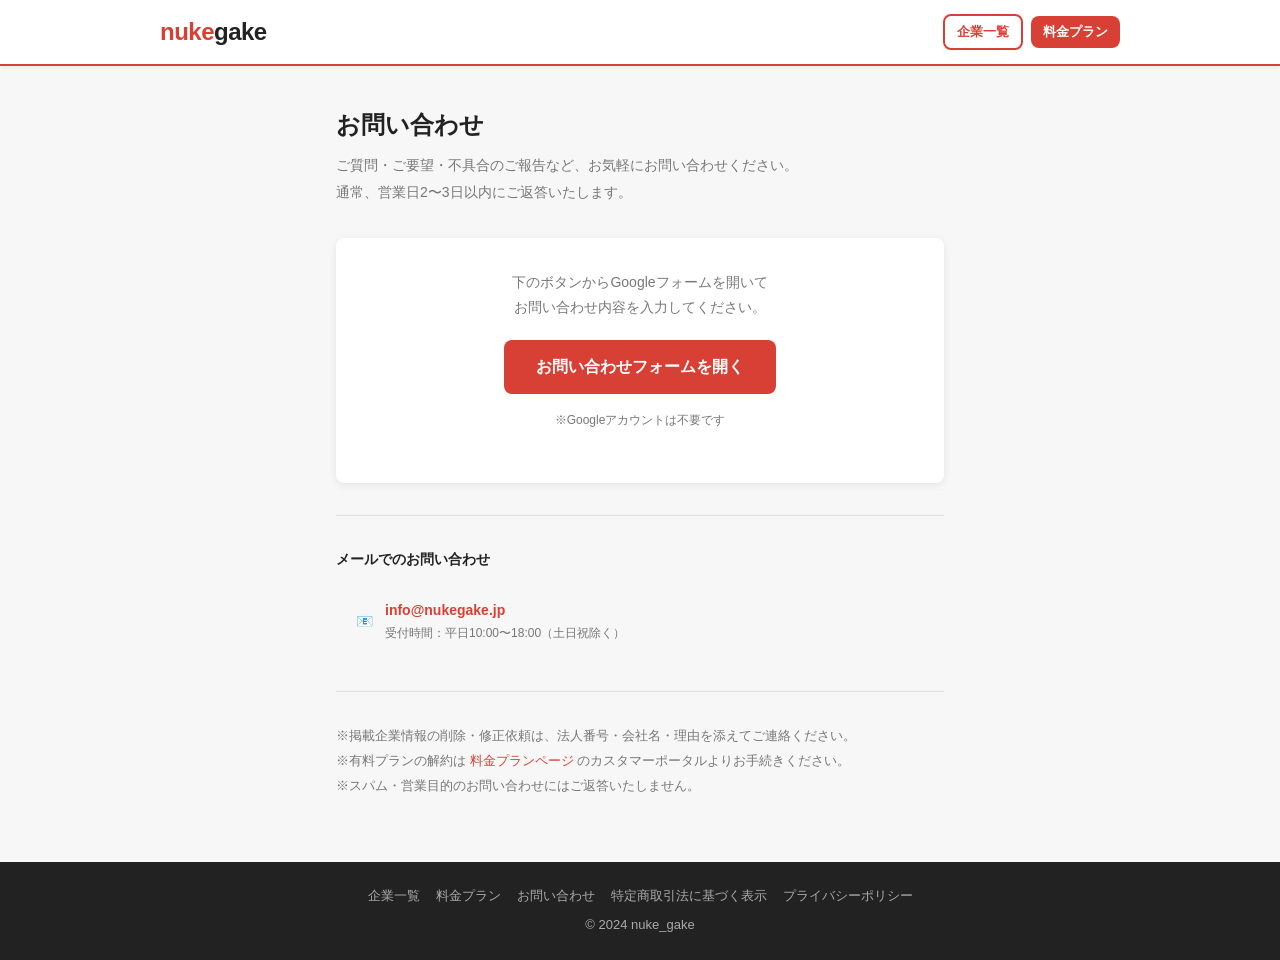
==== docs/contact.html @ 22d67ca9 "feat: AdSense審査対応ページ追加・ブランドカラー統一 - privacy.html: プライバシーポリシー（AdSense・Cookie記載） - tokushoho.html: 特定商取" ====
<!DOCTYPE html>
<html lang="ja">
<head>
  <meta charset="UTF-8">
  <meta name="viewport" content="width=device-width, initial-scale=1.0">
  <title>お問い合わせ - nukegake</title>
  <meta name="description" content="nukegakeへのお問い合わせページ。ご質問・ご意見はこちらからどうぞ。">
  <!-- Google AdSense -->
  <!-- ADSENSE_CODE_PLACEHOLDER -->
  <link rel="stylesheet" href="css/style.css">
  <style>
    .contact-body { max-width: 640px; margin: 0 auto; padding: 40px 16px 64px; }
    .contact-body h1 { font-size: 24px; font-weight: 900; margin-bottom: 8px; }
    .contact-body .lead { font-size: 14px; color: var(--muted); margin-bottom: 32px; line-height: 1.9; }
    .contact-card {
      background: var(--white);
      border-radius: var(--radius);
      box-shadow: var(--shadow);
      padding: 32px;
      text-align: center;
      margin-bottom: 24px;
    }
    .contact-card p { font-size: 14px; color: var(--muted); margin-bottom: 20px; line-height: 1.8; }
    .btn-form {
      display: inline-block;
      background: var(--primary);
      color: #fff;
      font-weight: 700;
      font-size: 16px;
      padding: 14px 32px;
      border-radius: var(--radius);
      text-decoration: none;
      transition: background .15s;
    }
    .btn-form:hover { background: #b52a20; text-decoration: none; }
    .contact-note { font-size: 13px; color: var(--muted); line-height: 1.9; }
    .contact-note a { color: var(--primary); }
    .contact-divider { border: none; border-top: 1px solid var(--border); margin: 32px 0; }
    .contact-mail { display: flex; align-items: center; gap: 12px; background: #F7F7F7; border-radius: var(--radius); padding: 16px 20px; font-size: 14px; }
    .contact-mail a { color: var(--primary); font-weight: 700; }
  </style>
</head>
<body>

<header class="header">
  <div class="header-inner">
    <a href="index.html" class="logo">nuke<span>gake</span></a>
    <nav class="header-nav">
      <a href="index.html" class="btn btn-sm btn-outline">企業一覧</a>
      <a href="pricing.html" class="btn btn-sm btn-primary">料金プラン</a>
    </nav>
  </div>
</header>

<main class="contact-body">
  <h1>お問い合わせ</h1>
  <p class="lead">
    ご質問・ご要望・不具合のご報告など、お気軽にお問い合わせください。<br>
    通常、営業日2〜3日以内にご返答いたします。
  </p>

  <div class="contact-card">
    <p>
      下のボタンからGoogleフォームを開いて<br>
      お問い合わせ内容を入力してください。
    </p>
    <!-- Googleフォームを作成後、hrefをフォームのURLに変更する -->
    <a href="https://forms.gle/XXXXXXXXXXXXXXXXX" target="_blank" rel="noopener" class="btn-form">
      お問い合わせフォームを開く
    </a>
    <p style="margin-top:16px;font-size:12px;color:var(--muted)">
      ※Googleアカウントは不要です
    </p>
  </div>

  <hr class="contact-divider">

  <p style="font-size:14px;font-weight:700;margin-bottom:12px">メールでのお問い合わせ</p>
  <div class="contact-mail">
    <span>📧</span>
    <div>
      <a href="mailto:info@nukegake.jp">info@nukegake.jp</a><br>
      <span style="font-size:12px;color:var(--muted)">受付時間：平日10:00〜18:00（土日祝除く）</span>
    </div>
  </div>

  <hr class="contact-divider">

  <p class="contact-note">
    ※掲載企業情報の削除・修正依頼は、法人番号・会社名・理由を添えてご連絡ください。<br>
    ※有料プランの解約は <a href="pricing.html">料金プランページ</a> のカスタマーポータルよりお手続きください。<br>
    ※スパム・営業目的のお問い合わせにはご返答いたしません。
  </p>
</main>

<footer class="footer">
  <div class="footer-links">
    <a href="index.html">企業一覧</a>
    <a href="pricing.html">料金プラン</a>
    <a href="contact.html">お問い合わせ</a>
    <a href="tokushoho.html">特定商取引法に基づく表示</a>
    <a href="privacy.html">プライバシーポリシー</a>
  </div>
  <p>&copy; 2024 nuke_gake</p>
</footer>

</body>
</html>
---- docs/css/style.css ----
/* ============================================================
   nukegake - スマホファーストデザイン
   ============================================================ */

*, *::before, *::after { box-sizing: border-box; margin: 0; padding: 0; }

:root {
  --primary:   #D94035;
  --primary-d: #B52A20;
  --bg:        #F7F7F7;
  --white:     #FFFFFF;
  --text:      #222222;
  --muted:     #777777;
  --border:    #E0E0E0;
  --radius:    8px;
  --shadow:    0 2px 8px rgba(0,0,0,.08);
}

body {
  font-family: 'Hiragino Sans', 'Noto Sans JP', sans-serif;
  background: var(--bg);
  color: var(--text);
  font-size: 15px;
  line-height: 1.6;
}

a { color: var(--primary); text-decoration: none; }
a:hover { text-decoration: underline; }

/* ============================================================
   ヘッダー
   ============================================================ */
.header {
  background: var(--white);
  border-bottom: 2px solid var(--primary);
  padding: 0 16px;
  position: sticky;
  top: 0;
  z-index: 100;
  box-shadow: 0 2px 4px rgba(0,0,0,.06);
}

.header-inner {
  max-width: 960px;
  margin: 0 auto;
  display: flex;
  align-items: center;
  gap: 16px;
  height: 56px;
}

.logo {
  font-size: 20px;
  font-weight: 900;
  color: var(--primary);
  letter-spacing: -0.5px;
  text-decoration: none;
}

.logo span { color: var(--text); }

.header-nav { margin-left: auto; display: flex; align-items: center; gap: 8px; }

#user-info { font-size: 13px; color: var(--muted); max-width: 120px; overflow: hidden; text-overflow: ellipsis; white-space: nowrap; }

/* ============================================================
   ボタン
   ============================================================ */
.btn {
  display: inline-block;
  padding: 8px 18px;
  border-radius: var(--radius);
  border: none;
  cursor: pointer;
  font-size: 14px;
  font-weight: 700;
  transition: background .15s, transform .1s;
}
.btn:active { transform: scale(.97); }
.btn-primary { background: var(--primary); color: #fff; }
.btn-primary:hover { background: var(--primary-d); }
.btn-outline { background: transparent; border: 2px solid var(--primary); color: var(--primary); }
.btn-outline:hover { background: var(--primary); color: #fff; }
.btn-sm { padding: 6px 12px; font-size: 13px; }
.btn-google { background: #4285F4; color: #fff; display: flex; align-items: center; gap: 6px; }
.btn-google::before { content: 'G'; font-weight: 900; }

/* ============================================================
   ヒーロー（index.htmlのみ）
   ============================================================ */
.hero {
  background: linear-gradient(135deg, #222 0%, #444 100%);
  color: #fff;
  padding: 48px 16px;
  text-align: center;
}

.hero-catch {
  font-size: 28px;
  font-weight: 900;
  line-height: 1.3;
  margin-bottom: 8px;
}

.hero-catch em { color: var(--primary); font-style: normal; }

.hero-sub { font-size: 14px; opacity: .8; margin-bottom: 24px; }

.hero-cta { display: flex; gap: 12px; justify-content: center; flex-wrap: wrap; }

/* ============================================================
   コンテンツエリア
   ============================================================ */
.container {
  max-width: 960px;
  margin: 0 auto;
  padding: 0 16px;
}

/* ============================================================
   フィルター
   ============================================================ */
.filter-bar {
  background: var(--white);
  border-radius: var(--radius);
  box-shadow: var(--shadow);
  padding: 16px;
  margin: 16px 0;
}

.filter-row {
  display: flex;
  gap: 8px;
  flex-wrap: wrap;
  align-items: flex-end;
}

.filter-group { display: flex; flex-direction: column; gap: 4px; flex: 1; min-width: 140px; }
.filter-group label { font-size: 12px; color: var(--muted); font-weight: 600; }

select {
  padding: 8px 12px;
  border: 1px solid var(--border);
  border-radius: var(--radius);
  font-size: 14px;
  background: var(--white);
  width: 100%;
  appearance: auto;
}

select:focus { outline: 2px solid var(--primary); border-color: transparent; }

/* ============================================================
   結果ヘッダー
   ============================================================ */
.result-header {
  display: flex;
  align-items: center;
  gap: 8px;
  padding: 8px 0 4px;
}

.result-count { font-size: 14px; color: var(--muted); }
.result-count strong { color: var(--text); font-size: 18px; }

/* ============================================================
   無料プラン制限メッセージ
   ============================================================ */
.free-limit-msg {
  background: #FFF3E0;
  border: 1px solid #FFB74D;
  border-radius: var(--radius);
  padding: 12px 16px;
  margin: 12px 0;
  font-size: 14px;
  display: none;
}

.free-limit-msg strong { color: #E65100; }
.free-limit-msg a { color: var(--primary); font-weight: 700; }

/* ============================================================
   企業カード
   ============================================================ */
.company-list {
  display: flex;
  flex-direction: column;
  gap: 12px;
  padding-bottom: 24px;
}

.company-card {
  background: var(--white);
  border-radius: var(--radius);
  box-shadow: var(--shadow);
  padding: 16px;
  transition: box-shadow .15s;
}

.company-card:hover { box-shadow: 0 4px 16px rgba(0,0,0,.12); }

.company-header {
  display: flex;
  align-items: flex-start;
  justify-content: space-between;
  gap: 8px;
  margin-bottom: 4px;
}

.company-name {
  font-size: 17px;
  font-weight: 700;
  line-height: 1.4;
  flex: 1;
}

.company-furigana {
  font-size: 12px;
  color: var(--muted);
  margin-bottom: 8px;
}

.company-address {
  font-size: 13px;
  color: var(--muted);
  margin-bottom: 10px;
}

.company-footer {
  display: flex;
  align-items: center;
  gap: 12px;
  flex-wrap: wrap;
  border-top: 1px solid var(--border);
  padding-top: 10px;
}

.company-phone {
  font-size: 15px;
  font-weight: 700;
  color: var(--primary);
}

.company-url { font-size: 13px; }
.company-kind { font-size: 12px; color: var(--muted); margin-left: auto; }
.no-data { font-size: 12px; color: var(--border); }

.industry-tag {
  background: #FEE8E8;
  color: var(--primary);
  font-size: 11px;
  font-weight: 700;
  padding: 2px 8px;
  border-radius: 20px;
  white-space: nowrap;
}

/* ============================================================
   ローディング・エラー
   ============================================================ */
.loading, .no-results, .error {
  text-align: center;
  padding: 48px 16px;
  color: var(--muted);
}

.error { color: #c62828; }

/* ============================================================
   ページネーション
   ============================================================ */
.pagination {
  display: flex;
  justify-content: center;
  gap: 6px;
  padding: 16px 0 32px;
  flex-wrap: wrap;
}

.page-btn {
  width: 36px;
  height: 36px;
  border: 1px solid var(--border);
  border-radius: var(--radius);
  background: var(--white);
  cursor: pointer;
  font-size: 14px;
  transition: all .15s;
}

.page-btn:hover:not(:disabled) { border-color: var(--primary); color: var(--primary); }
.page-btn.active { background: var(--primary); color: #fff; border-color: var(--primary); }
.page-btn:disabled { opacity: .4; cursor: default; }

/* ============================================================
   プランバッジ
   ============================================================ */
.plan-badge {
  font-size: 11px;
  font-weight: 700;
  padding: 2px 8px;
  border-radius: 20px;
}

.plan-free    { background: #EEE; color: #555; }
.plan-early   { background: #E8F5E9; color: #388E3C; }
.plan-monthly { background: #E3F2FD; color: #1565C0; }
.plan-yearly  { background: #F3E5F5; color: #7B1FA2; }

/* ============================================================
   料金ページ（pricing.html）
   ============================================================ */
.pricing-hero {
  background: linear-gradient(135deg, #222 0%, #444 100%);
  color: #fff;
  padding: 40px 16px;
  text-align: center;
}

.pricing-hero h1 { font-size: 24px; font-weight: 900; margin-bottom: 8px; }
.pricing-hero p  { opacity: .8; font-size: 14px; }

.pricing-grid {
  display: grid;
  grid-template-columns: repeat(auto-fit, minmax(240px, 1fr));
  gap: 16px;
  padding: 24px 0;
}

.pricing-card {
  background: var(--white);
  border-radius: var(--radius);
  box-shadow: var(--shadow);
  padding: 24px;
  text-align: center;
  position: relative;
  border: 2px solid transparent;
  transition: border-color .15s, box-shadow .15s;
}

.pricing-card:hover { border-color: var(--primary); box-shadow: 0 4px 20px rgba(232,64,64,.15); }
.pricing-card.featured { border-color: var(--primary); }

.pricing-badge {
  position: absolute;
  top: -12px;
  left: 50%;
  transform: translateX(-50%);
  background: var(--primary);
  color: #fff;
  font-size: 11px;
  font-weight: 700;
  padding: 3px 12px;
  border-radius: 20px;
  white-space: nowrap;
}

.pricing-plan-name { font-size: 14px; color: var(--muted); margin-bottom: 8px; font-weight: 600; }
.pricing-price { font-size: 36px; font-weight: 900; color: var(--text); }
.pricing-price sub { font-size: 14px; font-weight: 400; color: var(--muted); }
.pricing-period { font-size: 13px; color: var(--muted); margin-bottom: 16px; }

.pricing-features {
  list-style: none;
  margin-bottom: 24px;
  text-align: left;
}

.pricing-features li {
  padding: 6px 0;
  border-bottom: 1px solid var(--border);
  font-size: 13px;
  display: flex;
  align-items: center;
  gap: 6px;
}

.pricing-features li::before { content: '✓'; color: var(--primary); font-weight: 700; }
.pricing-features li.no::before { content: '✗'; color: var(--border); }
.pricing-features li.no { color: var(--muted); }

/* ============================================================
   フッター
   ============================================================ */
.footer {
  background: #222;
  color: #aaa;
  text-align: center;
  padding: 24px 16px;
  font-size: 13px;
}

.footer a { color: #aaa; }
.footer a:hover { color: #fff; }
.footer-links { display: flex; gap: 16px; justify-content: center; flex-wrap: wrap; margin-bottom: 8px; }

/* ============================================================
   広告エリア（無料ユーザー向け）
   ============================================================ */
.ad-banner {
  background: #f5f5f5;
  border: 1px dashed var(--border);
  border-radius: var(--radius);
  padding: 16px;
  text-align: center;
  font-size: 12px;
  color: var(--muted);
  margin: 12px 0;
}

/* ============================================================
   レスポンシブ（タブレット以上）
   ============================================================ */
@media (min-width: 600px) {
  .hero-catch { font-size: 36px; }
  .filter-row { flex-wrap: nowrap; }
  .company-list { gap: 16px; }
}

@media (min-width: 960px) {
  .header-inner { height: 64px; }
  .logo { font-size: 24px; }
}
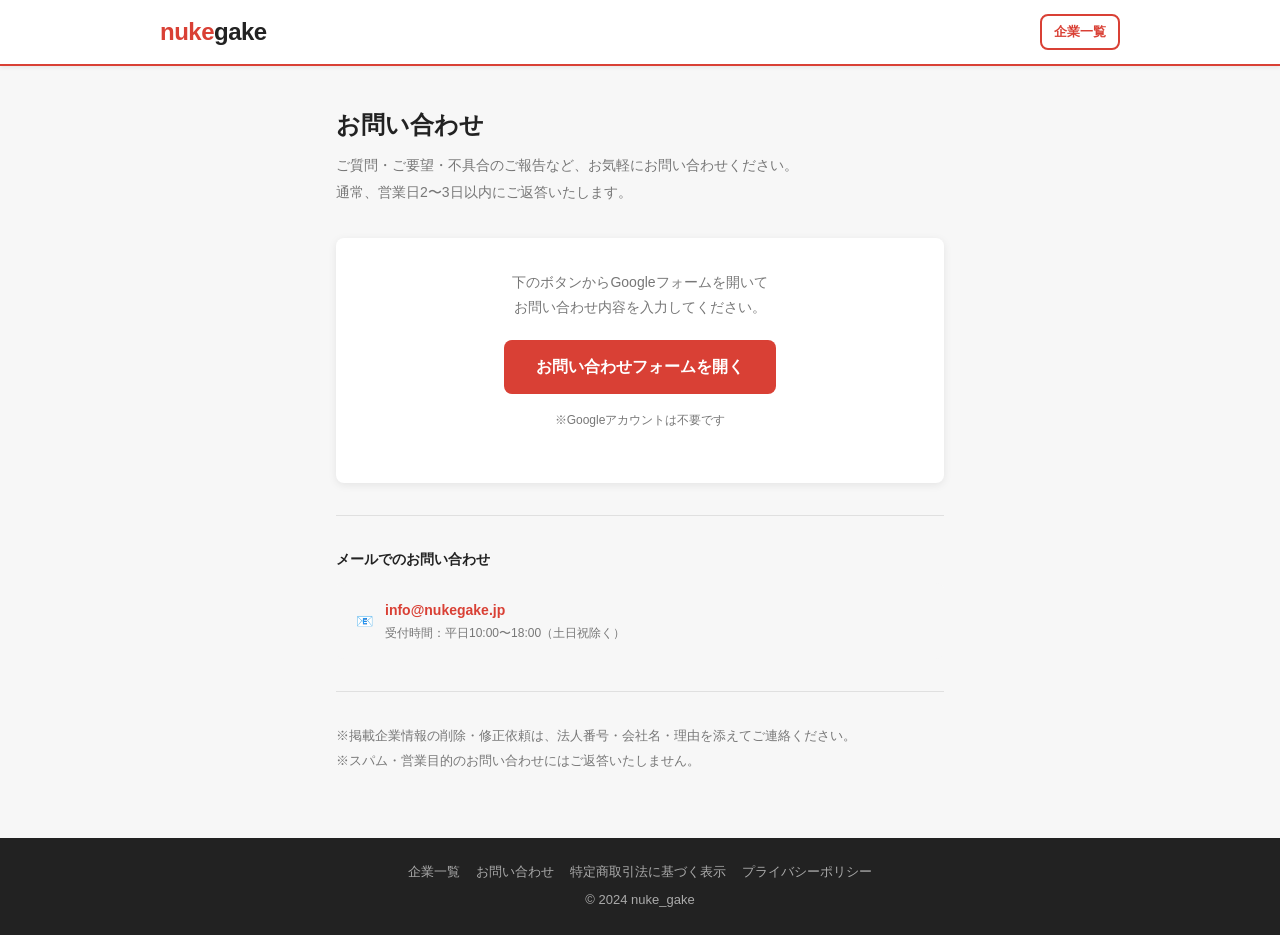
==== commit 187dfcaf: "feat: remove payment features, add AdSense slots, open all content for free" ====
--- a/docs/contact.html
+++ b/docs/contact.html
@@ -6,7 +6,8 @@
   <title>お問い合わせ - nukegake</title>
   <meta name="description" content="nukegakeへのお問い合わせページ。ご質問・ご意見はこちらからどうぞ。">
   <!-- Google AdSense -->
-  <!-- ADSENSE_CODE_PLACEHOLDER -->
+  <!-- 審査通過後、以下のコメントを解除してパブリッシャーIDを設定してください -->
+  <!-- <script async src="https://pagead2.googlesyndication.com/pagead/js/adsbygoogle.js?client=ca-pub-XXXXXXXXXXXXXXXX" crossorigin="anonymous"></script> -->
   <link rel="stylesheet" href="css/style.css">
   <style>
     .contact-body { max-width: 640px; margin: 0 auto; padding: 40px 16px 64px; }
@@ -47,7 +48,6 @@
     <a href="index.html" class="logo">nuke<span>gake</span></a>
     <nav class="header-nav">
       <a href="index.html" class="btn btn-sm btn-outline">企業一覧</a>
-      <a href="pricing.html" class="btn btn-sm btn-primary">料金プラン</a>
     </nav>
   </div>
 </header>
@@ -88,7 +88,6 @@
 
   <p class="contact-note">
     ※掲載企業情報の削除・修正依頼は、法人番号・会社名・理由を添えてご連絡ください。<br>
-    ※有料プランの解約は <a href="pricing.html">料金プランページ</a> のカスタマーポータルよりお手続きください。<br>
     ※スパム・営業目的のお問い合わせにはご返答いたしません。
   </p>
 </main>
@@ -96,7 +95,6 @@
 <footer class="footer">
   <div class="footer-links">
     <a href="index.html">企業一覧</a>
-    <a href="pricing.html">料金プラン</a>
     <a href="contact.html">お問い合わせ</a>
     <a href="tokushoho.html">特定商取引法に基づく表示</a>
     <a href="privacy.html">プライバシーポリシー</a>
--- a/docs/css/style.css
+++ b/docs/css/style.css
@@ -61,8 +61,6 @@
 
 .header-nav { margin-left: auto; display: flex; align-items: center; gap: 8px; }
 
-#user-info { font-size: 13px; color: var(--muted); max-width: 120px; overflow: hidden; text-overflow: ellipsis; white-space: nowrap; }
-
 /* ============================================================
    ボタン
    ============================================================ */
@@ -82,11 +80,9 @@
 .btn-outline { background: transparent; border: 2px solid var(--primary); color: var(--primary); }
 .btn-outline:hover { background: var(--primary); color: #fff; }
 .btn-sm { padding: 6px 12px; font-size: 13px; }
-.btn-google { background: #4285F4; color: #fff; display: flex; align-items: center; gap: 6px; }
-.btn-google::before { content: 'G'; font-weight: 900; }
-
-/* ============================================================
-   ヒーロー（index.htmlのみ）
+
+/* ============================================================
+   ヒーロー
    ============================================================ */
 .hero {
   background: linear-gradient(135deg, #222 0%, #444 100%);
@@ -104,9 +100,7 @@
 
 .hero-catch em { color: var(--primary); font-style: normal; }
 
-.hero-sub { font-size: 14px; opacity: .8; margin-bottom: 24px; }
-
-.hero-cta { display: flex; gap: 12px; justify-content: center; flex-wrap: wrap; }
+.hero-sub { font-size: 14px; opacity: .8; }
 
 /* ============================================================
    コンテンツエリア
@@ -162,22 +156,6 @@
 
 .result-count { font-size: 14px; color: var(--muted); }
 .result-count strong { color: var(--text); font-size: 18px; }
-
-/* ============================================================
-   無料プラン制限メッセージ
-   ============================================================ */
-.free-limit-msg {
-  background: #FFF3E0;
-  border: 1px solid #FFB74D;
-  border-radius: var(--radius);
-  padding: 12px 16px;
-  margin: 12px 0;
-  font-size: 14px;
-  display: none;
-}
-
-.free-limit-msg strong { color: #E65100; }
-.free-limit-msg a { color: var(--primary); font-weight: 700; }
 
 /* ============================================================
    企業カード
@@ -293,91 +271,40 @@
 .page-btn:disabled { opacity: .4; cursor: default; }
 
 /* ============================================================
-   プランバッジ
-   ============================================================ */
-.plan-badge {
-  font-size: 11px;
-  font-weight: 700;
-  padding: 2px 8px;
-  border-radius: 20px;
-}
-
-.plan-free    { background: #EEE; color: #555; }
-.plan-early   { background: #E8F5E9; color: #388E3C; }
-.plan-monthly { background: #E3F2FD; color: #1565C0; }
-.plan-yearly  { background: #F3E5F5; color: #7B1FA2; }
-
-/* ============================================================
-   料金ページ（pricing.html）
-   ============================================================ */
-.pricing-hero {
-  background: linear-gradient(135deg, #222 0%, #444 100%);
-  color: #fff;
-  padding: 40px 16px;
+   広告スロット
+   ============================================================ */
+.ad-slot {
+  margin: 16px 0;
   text-align: center;
-}
-
-.pricing-hero h1 { font-size: 24px; font-weight: 900; margin-bottom: 8px; }
-.pricing-hero p  { opacity: .8; font-size: 14px; }
-
-.pricing-grid {
-  display: grid;
-  grid-template-columns: repeat(auto-fit, minmax(240px, 1fr));
-  gap: 16px;
-  padding: 24px 0;
-}
-
-.pricing-card {
-  background: var(--white);
-  border-radius: var(--radius);
-  box-shadow: var(--shadow);
-  padding: 24px;
-  text-align: center;
-  position: relative;
-  border: 2px solid transparent;
-  transition: border-color .15s, box-shadow .15s;
-}
-
-.pricing-card:hover { border-color: var(--primary); box-shadow: 0 4px 20px rgba(232,64,64,.15); }
-.pricing-card.featured { border-color: var(--primary); }
-
-.pricing-badge {
-  position: absolute;
-  top: -12px;
-  left: 50%;
-  transform: translateX(-50%);
-  background: var(--primary);
-  color: #fff;
-  font-size: 11px;
-  font-weight: 700;
-  padding: 3px 12px;
-  border-radius: 20px;
-  white-space: nowrap;
-}
-
-.pricing-plan-name { font-size: 14px; color: var(--muted); margin-bottom: 8px; font-weight: 600; }
-.pricing-price { font-size: 36px; font-weight: 900; color: var(--text); }
-.pricing-price sub { font-size: 14px; font-weight: 400; color: var(--muted); }
-.pricing-period { font-size: 13px; color: var(--muted); margin-bottom: 16px; }
-
-.pricing-features {
-  list-style: none;
-  margin-bottom: 24px;
-  text-align: left;
-}
-
-.pricing-features li {
-  padding: 6px 0;
+  overflow: hidden;
+}
+
+.ad-leaderboard {
+  min-height: 90px;
+  background: var(--white);
+  border-top: 1px solid var(--border);
   border-bottom: 1px solid var(--border);
-  font-size: 13px;
-  display: flex;
-  align-items: center;
-  gap: 6px;
-}
-
-.pricing-features li::before { content: '✓'; color: var(--primary); font-weight: 700; }
-.pricing-features li.no::before { content: '✗'; color: var(--border); }
-.pricing-features li.no { color: var(--muted); }
+  padding: 8px 0;
+}
+
+.ad-rectangle {
+  padding: 12px 0;
+  min-height: 250px;
+}
+
+.ad-before-footer {
+  margin-top: 0;
+  border-bottom: none;
+}
+
+/* ============================================================
+   FAQ
+   ============================================================ */
+.faq { padding: 32px 0 48px; }
+.faq h2 { font-size: 20px; font-weight: 900; margin-bottom: 16px; }
+.faq-item { border-top: 1px solid var(--border); padding: 16px 0; }
+.faq-q { font-weight: 700; margin-bottom: 6px; }
+.faq-a { font-size: 14px; color: var(--muted); line-height: 1.8; }
 
 /* ============================================================
    フッター
@@ -395,20 +322,6 @@
 .footer-links { display: flex; gap: 16px; justify-content: center; flex-wrap: wrap; margin-bottom: 8px; }
 
 /* ============================================================
-   広告エリア（無料ユーザー向け）
-   ============================================================ */
-.ad-banner {
-  background: #f5f5f5;
-  border: 1px dashed var(--border);
-  border-radius: var(--radius);
-  padding: 16px;
-  text-align: center;
-  font-size: 12px;
-  color: var(--muted);
-  margin: 12px 0;
-}
-
-/* ============================================================
    レスポンシブ（タブレット以上）
    ============================================================ */
 @media (min-width: 600px) {
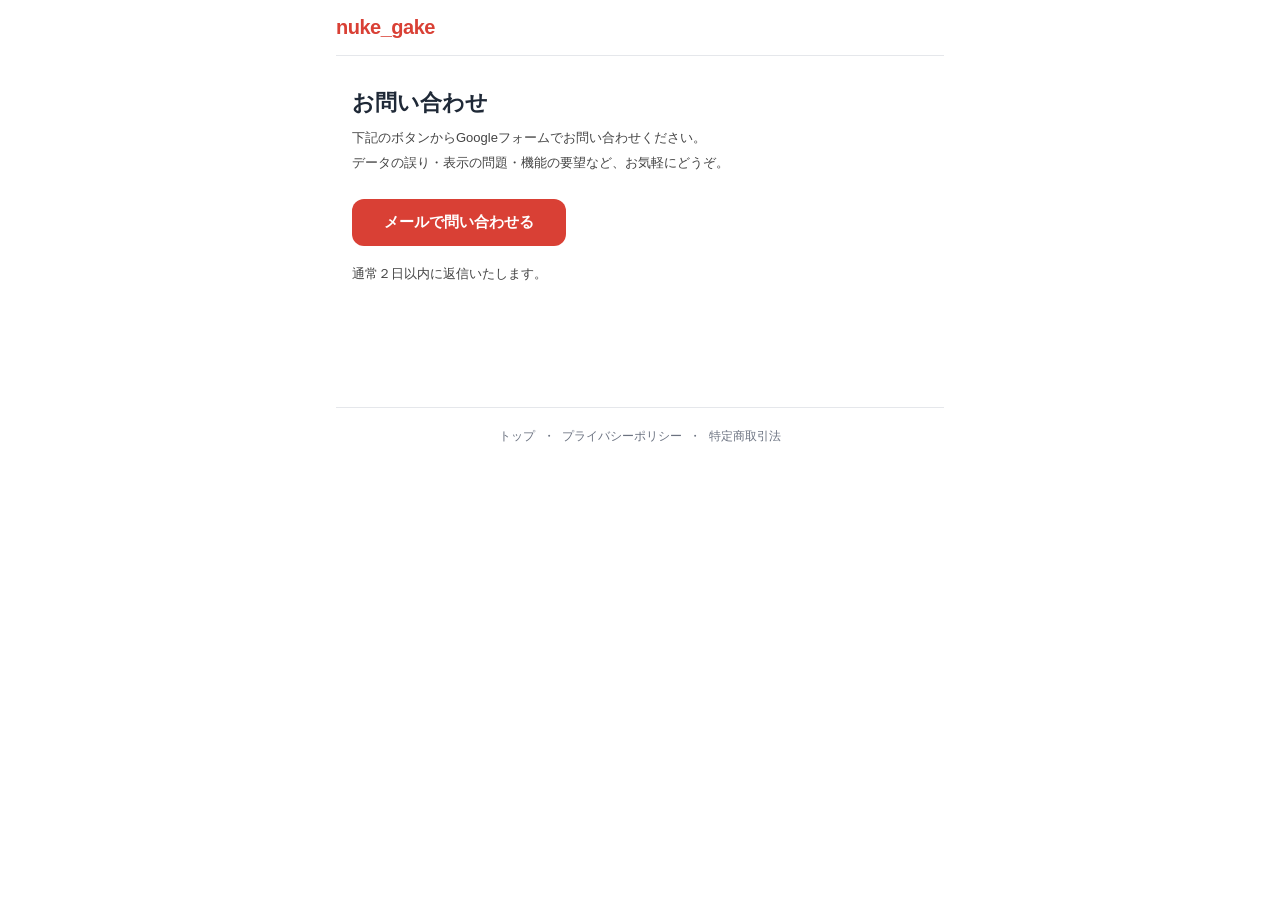
==== commit fe7d35c6: "style: update legal pages to new design system" ====
--- a/docs/contact.html
+++ b/docs/contact.html
@@ -3,103 +3,47 @@
 <head>
   <meta charset="UTF-8">
   <meta name="viewport" content="width=device-width, initial-scale=1.0">
-  <title>お問い合わせ - nukegake</title>
-  <meta name="description" content="nukegakeへのお問い合わせページ。ご質問・ご意見はこちらからどうぞ。">
-  <!-- Google AdSense -->
-  <!-- 審査通過後、以下のコメントを解除してパブリッシャーIDを設定してください -->
-  <!-- <script async src="https://pagead2.googlesyndication.com/pagead/js/adsbygoogle.js?client=ca-pub-XXXXXXXXXXXXXXXX" crossorigin="anonymous"></script> -->
-  <link rel="stylesheet" href="css/style.css">
+  <title>お問い合わせ - nuke_gake</title>
+  <link rel="stylesheet" href="style.css">
   <style>
-    .contact-body { max-width: 640px; margin: 0 auto; padding: 40px 16px 64px; }
-    .contact-body h1 { font-size: 24px; font-weight: 900; margin-bottom: 8px; }
-    .contact-body .lead { font-size: 14px; color: var(--muted); margin-bottom: 32px; line-height: 1.9; }
-    .contact-card {
-      background: var(--white);
-      border-radius: var(--radius);
-      box-shadow: var(--shadow);
-      padding: 32px;
-      text-align: center;
-      margin-bottom: 24px;
-    }
-    .contact-card p { font-size: 14px; color: var(--muted); margin-bottom: 20px; line-height: 1.8; }
+    .contact-body { max-width: 640px; margin: 0 auto; padding: 32px 16px 80px; }
+    .contact-body h1 { font-size: 22px; font-weight: 800; margin-bottom: 8px; }
+    .contact-body p { font-size: 13px; line-height: 1.9; color: #444; margin-bottom: 24px; }
     .btn-form {
       display: inline-block;
       background: var(--primary);
       color: #fff;
+      font-size: 15px;
       font-weight: 700;
-      font-size: 16px;
       padding: 14px 32px;
       border-radius: var(--radius);
       text-decoration: none;
-      transition: background .15s;
+      transition: background 0.15s;
     }
-    .btn-form:hover { background: #b52a20; text-decoration: none; }
-    .contact-note { font-size: 13px; color: var(--muted); line-height: 1.9; }
-    .contact-note a { color: var(--primary); }
-    .contact-divider { border: none; border-top: 1px solid var(--border); margin: 32px 0; }
-    .contact-mail { display: flex; align-items: center; gap: 12px; background: #F7F7F7; border-radius: var(--radius); padding: 16px 20px; font-size: 14px; }
-    .contact-mail a { color: var(--primary); font-weight: 700; }
+    .btn-form:hover { background: var(--primary-d); }
+    .contact-note { font-size: 12px; color: var(--muted); margin-top: 16px; }
   </style>
 </head>
 <body>
 
 <header class="header">
-  <div class="header-inner">
-    <a href="index.html" class="logo">nuke<span>gake</span></a>
-    <nav class="header-nav">
-      <a href="index.html" class="btn btn-sm btn-outline">企業一覧</a>
-    </nav>
-  </div>
+  <div class="logo"><a href="index.html" style="color:inherit;text-decoration:none">nuke_gake</a></div>
 </header>
 
 <main class="contact-body">
   <h1>お問い合わせ</h1>
-  <p class="lead">
-    ご質問・ご要望・不具合のご報告など、お気軽にお問い合わせください。<br>
-    通常、営業日2〜3日以内にご返答いたします。
-  </p>
-
-  <div class="contact-card">
-    <p>
-      下のボタンからGoogleフォームを開いて<br>
-      お問い合わせ内容を入力してください。
-    </p>
-    <!-- Googleフォームを作成後、hrefをフォームのURLに変更する -->
-    <a href="https://forms.gle/XXXXXXXXXXXXXXXXX" target="_blank" rel="noopener" class="btn-form">
-      お問い合わせフォームを開く
-    </a>
-    <p style="margin-top:16px;font-size:12px;color:var(--muted)">
-      ※Googleアカウントは不要です
-    </p>
-  </div>
-
-  <hr class="contact-divider">
-
-  <p style="font-size:14px;font-weight:700;margin-bottom:12px">メールでのお問い合わせ</p>
-  <div class="contact-mail">
-    <span>📧</span>
-    <div>
-      <a href="mailto:info@nukegake.jp">info@nukegake.jp</a><br>
-      <span style="font-size:12px;color:var(--muted)">受付時間：平日10:00〜18:00（土日祝除く）</span>
-    </div>
-  </div>
-
-  <hr class="contact-divider">
-
-  <p class="contact-note">
-    ※掲載企業情報の削除・修正依頼は、法人番号・会社名・理由を添えてご連絡ください。<br>
-    ※スパム・営業目的のお問い合わせにはご返答いたしません。
-  </p>
+  <p>下記のボタンからGoogleフォームでお問い合わせください。<br>
+     データの誤り・表示の問題・機能の要望など、お気軽にどうぞ。</p>
+  <a href="mailto:info@nukegake.jp" class="btn-form">メールで問い合わせる</a>
+  <p class="contact-note">通常２日以内に返信いたします。</p>
 </main>
 
 <footer class="footer">
-  <div class="footer-links">
-    <a href="index.html">企業一覧</a>
-    <a href="contact.html">お問い合わせ</a>
-    <a href="tokushoho.html">特定商取引法に基づく表示</a>
-    <a href="privacy.html">プライバシーポリシー</a>
-  </div>
-  <p>&copy; 2024 nuke_gake</p>
+  <a href="index.html">トップ</a>
+  <span class="footer-sep">・</span>
+  <a href="privacy.html">プライバシーポリシー</a>
+  <span class="footer-sep">・</span>
+  <a href="tokushoho.html">特定商取引法</a>
 </footer>
 
 </body>
--- a/docs/style.css
+++ b/docs/style.css
@@ -0,0 +1,231 @@
+:root {
+  --bg: #FFFFFF;
+  --card-bg: #F8F9FA;
+  --text: #1F2937;
+  --muted: #6B7280;
+  --border: #E5E7EB;
+  --primary: #D94035;
+  --primary-d: #B52A20;
+  --radius: 12px;
+}
+
+*, *::before, *::after { box-sizing: border-box; margin: 0; padding: 0; }
+
+body {
+  background: var(--bg);
+  color: var(--text);
+  font-family: -apple-system, BlinkMacSystemFont, 'Hiragino Sans', 'Yu Gothic UI', sans-serif;
+  max-width: 640px;
+  margin: 0 auto;
+  padding: 0 16px;
+  min-height: 100vh;
+}
+
+/* Header */
+.header {
+  padding: 16px 0;
+  border-bottom: 1px solid var(--border);
+}
+.logo {
+  color: var(--primary);
+  font-weight: 800;
+  font-size: 20px;
+  letter-spacing: -0.5px;
+}
+
+/* Hero */
+.hero {
+  padding: 24px 0 20px;
+  text-align: center;
+}
+.hero-main {
+  font-size: 20px;
+  font-weight: 700;
+  color: var(--text);
+  line-height: 1.4;
+}
+.hero-sub {
+  font-size: 13px;
+  color: var(--muted);
+  margin-top: 6px;
+}
+
+/* Search */
+.search-area {
+  position: sticky;
+  top: 0;
+  background: var(--bg);
+  padding: 12px 0;
+  z-index: 100;
+  border-bottom: 1px solid var(--border);
+}
+.search-box {
+  position: relative;
+  display: flex;
+  align-items: center;
+  background: var(--card-bg);
+  border: 1.5px solid var(--border);
+  border-radius: var(--radius);
+  padding: 0 12px;
+  transition: border-color 0.15s;
+}
+.search-box:focus-within {
+  border-color: var(--primary);
+  background: #fff;
+}
+.search-icon {
+  font-size: 16px;
+  margin-right: 8px;
+  flex-shrink: 0;
+}
+.search-input {
+  flex: 1;
+  border: none;
+  background: transparent;
+  font-size: 16px;
+  color: var(--text);
+  padding: 12px 0;
+  outline: none;
+  width: 100%;
+}
+.search-input::placeholder { color: var(--muted); }
+.search-clear {
+  background: none;
+  border: none;
+  color: var(--muted);
+  font-size: 14px;
+  cursor: pointer;
+  padding: 4px;
+  display: none;
+  flex-shrink: 0;
+}
+.search-clear.visible { display: block; }
+
+/* Tabs */
+.view-tabs {
+  display: flex;
+  gap: 0;
+  margin-top: 10px;
+}
+.tab {
+  flex: 1;
+  background: none;
+  border: none;
+  border-bottom: 2px solid var(--border);
+  padding: 8px 0;
+  font-size: 13px;
+  color: var(--muted);
+  cursor: pointer;
+  transition: color 0.15s, border-color 0.15s;
+  font-family: inherit;
+}
+.tab.active {
+  color: var(--primary);
+  border-bottom-color: var(--primary);
+  font-weight: 600;
+}
+
+/* Results */
+.results {
+  padding: 12px 0 80px;
+}
+.result-count {
+  font-size: 12px;
+  color: var(--muted);
+  margin-bottom: 12px;
+  padding: 0 4px;
+}
+
+/* Cards */
+.company-card {
+  background: var(--card-bg);
+  border: 1px solid var(--border);
+  border-radius: var(--radius);
+  padding: 16px;
+  margin-bottom: 10px;
+  display: flex;
+  align-items: center;
+  gap: 12px;
+}
+.card-info { flex: 1; min-width: 0; }
+.card-name {
+  font-size: 15px;
+  font-weight: 700;
+  color: var(--text);
+  white-space: nowrap;
+  overflow: hidden;
+  text-overflow: ellipsis;
+}
+.card-industry {
+  font-size: 12px;
+  color: var(--muted);
+  margin-top: 2px;
+}
+.card-address {
+  font-size: 12px;
+  color: var(--muted);
+  margin-top: 4px;
+  white-space: nowrap;
+  overflow: hidden;
+  text-overflow: ellipsis;
+}
+.card-actions {
+  display: flex;
+  align-items: center;
+  gap: 10px;
+  flex-shrink: 0;
+}
+.btn-tel {
+  display: flex;
+  align-items: center;
+  justify-content: center;
+  width: 48px;
+  height: 48px;
+  background: var(--primary);
+  color: #fff;
+  border-radius: 50%;
+  text-decoration: none;
+  font-size: 20px;
+  flex-shrink: 0;
+  transition: background 0.15s;
+}
+.btn-tel:hover { background: var(--primary-d); }
+.btn-tel.no-tel {
+  background: var(--border);
+  color: var(--muted);
+  pointer-events: none;
+  font-size: 14px;
+}
+.btn-fav {
+  background: none;
+  border: none;
+  font-size: 24px;
+  color: var(--border);
+  cursor: pointer;
+  padding: 4px;
+  line-height: 1;
+  transition: color 0.15s;
+  flex-shrink: 0;
+}
+.btn-fav.active { color: var(--primary); }
+
+/* Empty / Loading */
+.loading, .empty {
+  text-align: center;
+  color: var(--muted);
+  font-size: 14px;
+  padding: 48px 0;
+}
+
+/* Footer */
+.footer {
+  text-align: center;
+  padding: 20px 0;
+  font-size: 12px;
+  color: var(--muted);
+  border-top: 1px solid var(--border);
+  margin-top: 16px;
+}
+.footer a { color: var(--muted); text-decoration: none; }
+.footer a:hover { color: var(--primary); }
+.footer-sep { margin: 0 4px; }
